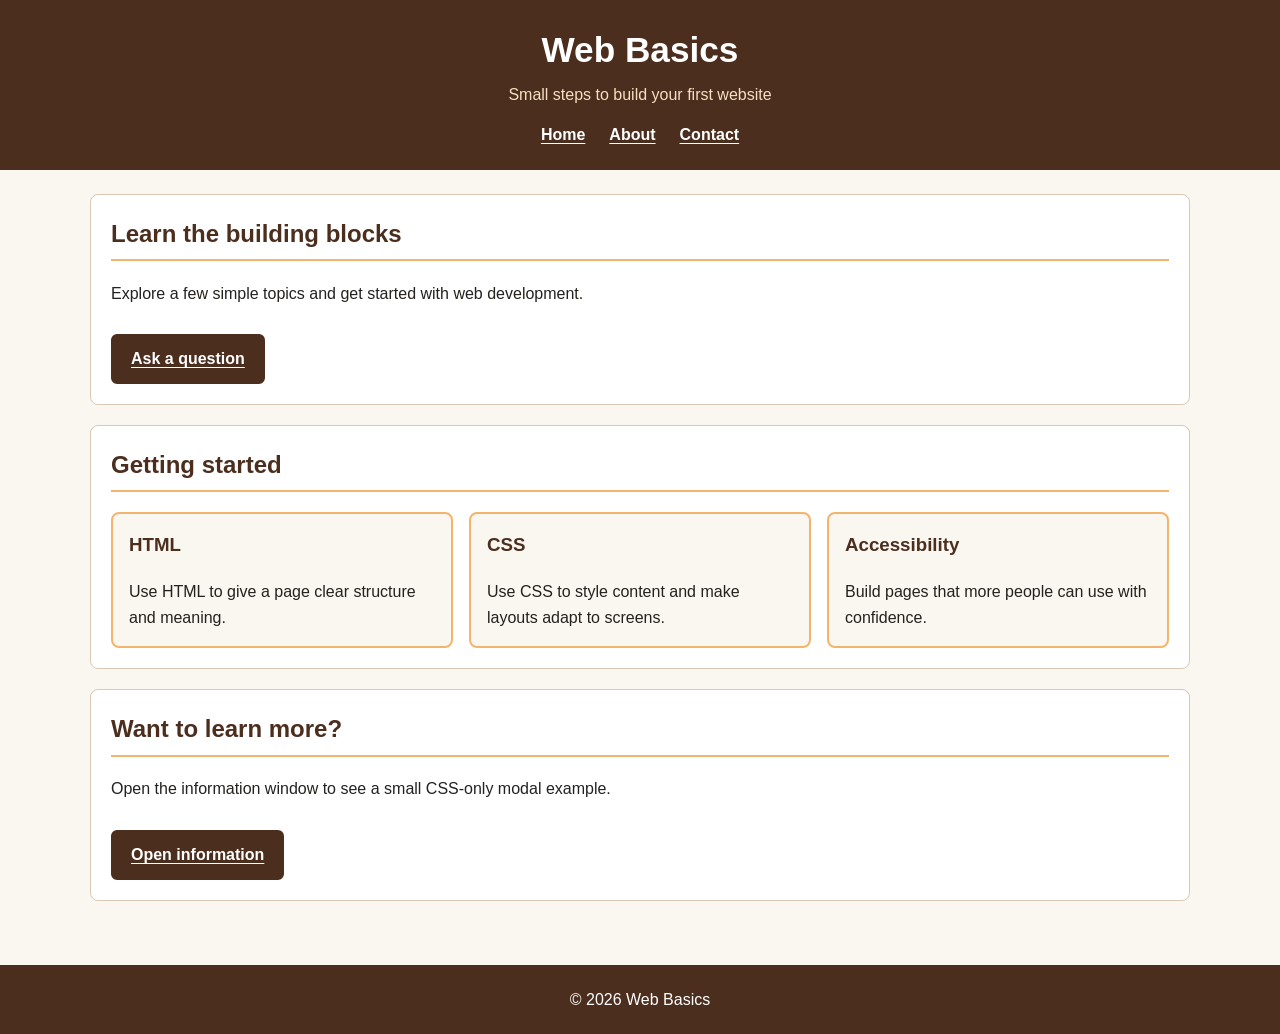
==== index.html @ c8c42fdf "Add responsive accessible styles and components" ====
<!DOCTYPE html>
<html lang="en">
<head>
    <meta charset="UTF-8">
    <meta name="viewport" content="width=device-width, initial-scale=1.0">
    <meta name="description" content="A simple guide to learning web development.">
    <title>Home | Web Basics</title>
    <link rel="stylesheet" href="style.css">
</head>
<body>
    <a class="skip-link" href="#main-content">Skip to main content</a>
    <header class="site-header">
        <h1 id="site-title">Web Basics</h1>
        <p class="tagline">Small steps to build your first website</p>
        <nav aria-label="Main navigation">
            <a href="index.html" aria-current="page">Home</a>
            <a href="about.html">About</a>
            <a href="contact.html">Contact</a>
        </nav>
    </header>
    <main id="main-content">
        <section class="intro">
            <h2>Learn the building blocks</h2>
            <p>Explore a few simple topics and get started with web development.</p>
            <a class="button-link" href="contact.html">Ask a question</a>
        </section>
        <section aria-labelledby="topics-title">
            <h2 id="topics-title">Getting started</h2>
            <div class="card-grid">
                <article class="card"><h3>HTML</h3><p>Use HTML to give a page clear structure and meaning.</p></article>
                <article class="card"><h3>CSS</h3><p>Use CSS to style content and make layouts adapt to screens.</p></article>
                <article class="card"><h3>Accessibility</h3><p>Build pages that more people can use with confidence.</p></article>
            </div>
        </section>
        <section>
            <h2>Want to learn more?</h2>
            <p>Open the information window to see a small CSS-only modal example.</p>
            <a class="button-link" href="#info-modal">Open information</a>
        </section>
    </main>
    <section class="modal" id="info-modal" role="dialog" aria-modal="true" aria-labelledby="modal-title" aria-describedby="modal-text" tabindex="-1">
        <div class="modal-content">
            <h2 id="modal-title">A CSS-only modal</h2>
            <p id="modal-text">This window opens and closes with links and CSS. No JavaScript is used.</p>
            <a class="button-link" href="#main-content">Close window</a>
        </div>
        <a class="modal-backdrop" href="#main-content" aria-label="Close information window"></a>
    </section>
    <footer><p>&copy; 2026 Web Basics</p></footer>
</body>
</html>
---- style.css ----
* {
    box-sizing: border-box;
}

:root {
    color-scheme: light dark;
    --page: #faf6f0;
    --surface: #ffffff;
    --text: #24211e;
    --muted: #51473f;
    --brand: #4b2e1e;
    --brand-hover: #65402c;
    --accent: #f2b56b;
    --border: #d9c8b5;
    --alert-bg: #fff3d9;
    --alert-text: #4a3100;
}

body {
    margin: 0;
    background: var(--page);
    color: var(--text);
    font: 16px/1.6 Arial, Helvetica, sans-serif;
}

.skip-link {
    position: absolute;
    top: -100px;
    left: 12px;
    z-index: 5;
    padding: 10px;
    background: var(--surface);
    color: var(--text);
}

.skip-link:focus { top: 12px; }

.site-header, footer {
    padding: 22px 16px;
    background: var(--brand);
    color: #ffffff;
    text-align: center;
}

#site-title { margin: 0; font-size: 2.2rem; }
.tagline { margin: 4px 0 14px; color: #f7dfc2; }

nav { display: flex; justify-content: center; flex-wrap: wrap; gap: 10px 24px; }
nav a { color: #ffffff; font-weight: bold; text-decoration: underline; text-underline-offset: 3px; }
nav a:hover { color: var(--accent); }

a:focus-visible, button:focus-visible, input:focus-visible, select:focus-visible, textarea:focus-visible {
    outline: 3px solid #145ea8;
    outline-offset: 3px;
}

main { width: min(100% - 32px, 1100px); margin: 0 auto; padding: 24px 0; }
section { margin-bottom: 20px; padding: 20px; border: 1px solid var(--border); border-radius: 8px; background: var(--surface); }
h2 { margin-top: 0; color: var(--brand); border-bottom: 2px solid var(--accent); padding-bottom: 6px; }
h3 { margin-top: 0; color: var(--brand); }

.card-grid { display: grid; grid-template-columns: 1fr; gap: 16px; }
.card { padding: 16px; border: 2px solid var(--accent); border-radius: 8px; background: var(--page); }
.card p { margin-bottom: 0; }

.button-link, button {
    display: inline-block;
    margin-top: 12px;
    padding: 10px 18px;
    border: 2px solid var(--brand);
    border-radius: 6px;
    background: var(--brand);
    color: #ffffff;
    font: inherit;
    font-weight: bold;
    text-decoration: underline;
    text-underline-offset: 3px;
    cursor: pointer;
}
.button-link:hover, button:hover { background: var(--brand-hover); }

.alert { margin: 16px 0; padding: 12px 14px; border-left: 5px solid #8a5a00; border-radius: 4px; background: var(--alert-bg); color: var(--alert-text); }
.form-field { margin: 16px 0; }
.form-field label, legend { display: block; margin-bottom: 6px; font-weight: bold; }
input[type="text"], input[type="email"], input[type="tel"], input[type="date"], select, textarea {
    width: 100%;
    min-height: 44px;
    padding: 9px 10px;
    border: 1px solid #72675e;
    border-radius: 5px;
    background: var(--surface);
    color: var(--text);
    font: inherit;
}
textarea { resize: vertical; }
fieldset { margin: 18px 0; padding: 12px; border: 1px solid var(--border); border-radius: 6px; }
legend { padding: 0 5px; }
.choice-row { display: flex; flex-wrap: wrap; gap: 12px 20px; }
.choice-row label { display: inline-flex; align-items: center; gap: 8px; }
.choice-row input { width: 20px; height: 20px; accent-color: var(--brand); }

.table-wrap { overflow-x: auto; }
table { width: 100%; border-collapse: collapse; }
caption { padding: 8px; text-align: left; }
th, td { padding: 10px; border: 1px solid var(--border); text-align: left; }
th { background: var(--brand); color: #ffffff; }
tr:nth-child(even) { background: var(--page); }

.modal { display: none; position: fixed; inset: 0; z-index: 3; align-items: center; justify-content: center; margin: 0; padding: 20px; border: 0; border-radius: 0; background: transparent; }
.modal:target { display: flex; }
.modal-backdrop { position: absolute; inset: 0; background: rgb(0 0 0 / 75%); }
.modal-content { position: relative; z-index: 1; width: min(100%, 480px); padding: 24px; border-radius: 8px; background: var(--surface); color: var(--text); }
.modal-content h2 { color: var(--brand); }

footer { margin-top: 20px; }
footer p { margin: 0; }

@media (min-width: 600px) {
    .card-grid { grid-template-columns: repeat(2, minmax(0, 1fr)); }
}

@media (min-width: 900px) {
    .card-grid { grid-template-columns: repeat(3, minmax(0, 1fr)); }
}

@media (prefers-color-scheme: dark) {
    :root {
        --page: #171513;
        --surface: #24211e;
        --text: #f5f1ec;
        --muted: #d5cbc1;
        --brand: #34251c;
        --brand-hover: #503624;
        --accent: #f2b56b;
        --border: #66584b;
        --alert-bg: #3b301c;
        --alert-text: #ffe4a8;
    }
    h2, h3, .modal-content h2 { color: #f5c47e; }
    .card { background: #211d19; }
    .button-link, button { border-color: #d59b5a; }
    .button-link:hover, button:hover { background: #543a27; }
    input[type="text"], input[type="email"], input[type="tel"], input[type="date"], select, textarea { border-color: #a99a8c; }
    a:focus-visible, button:focus-visible, input:focus-visible, select:focus-visible, textarea:focus-visible { outline-color: #8fc8ff; }
}
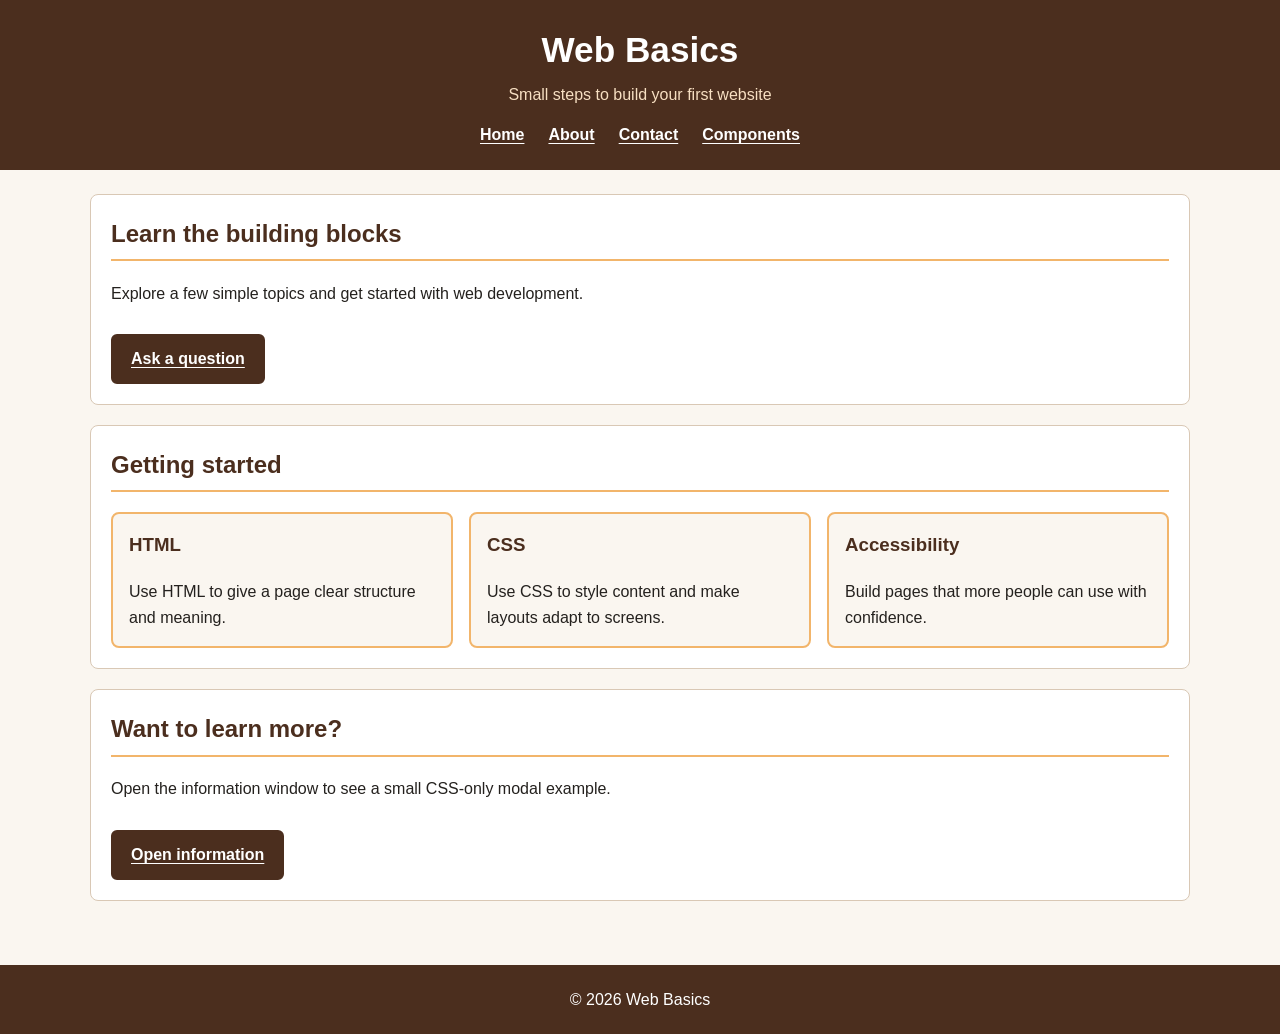
==== commit 07f89c4e: "Add linked component showcase page" ====
--- a/index.html
+++ b/index.html
@@ -16,6 +16,7 @@
             <a href="index.html" aria-current="page">Home</a>
             <a href="about.html">About</a>
             <a href="contact.html">Contact</a>
+            <a href="components.html">Components</a>
         </nav>
     </header>
     <main id="main-content">
